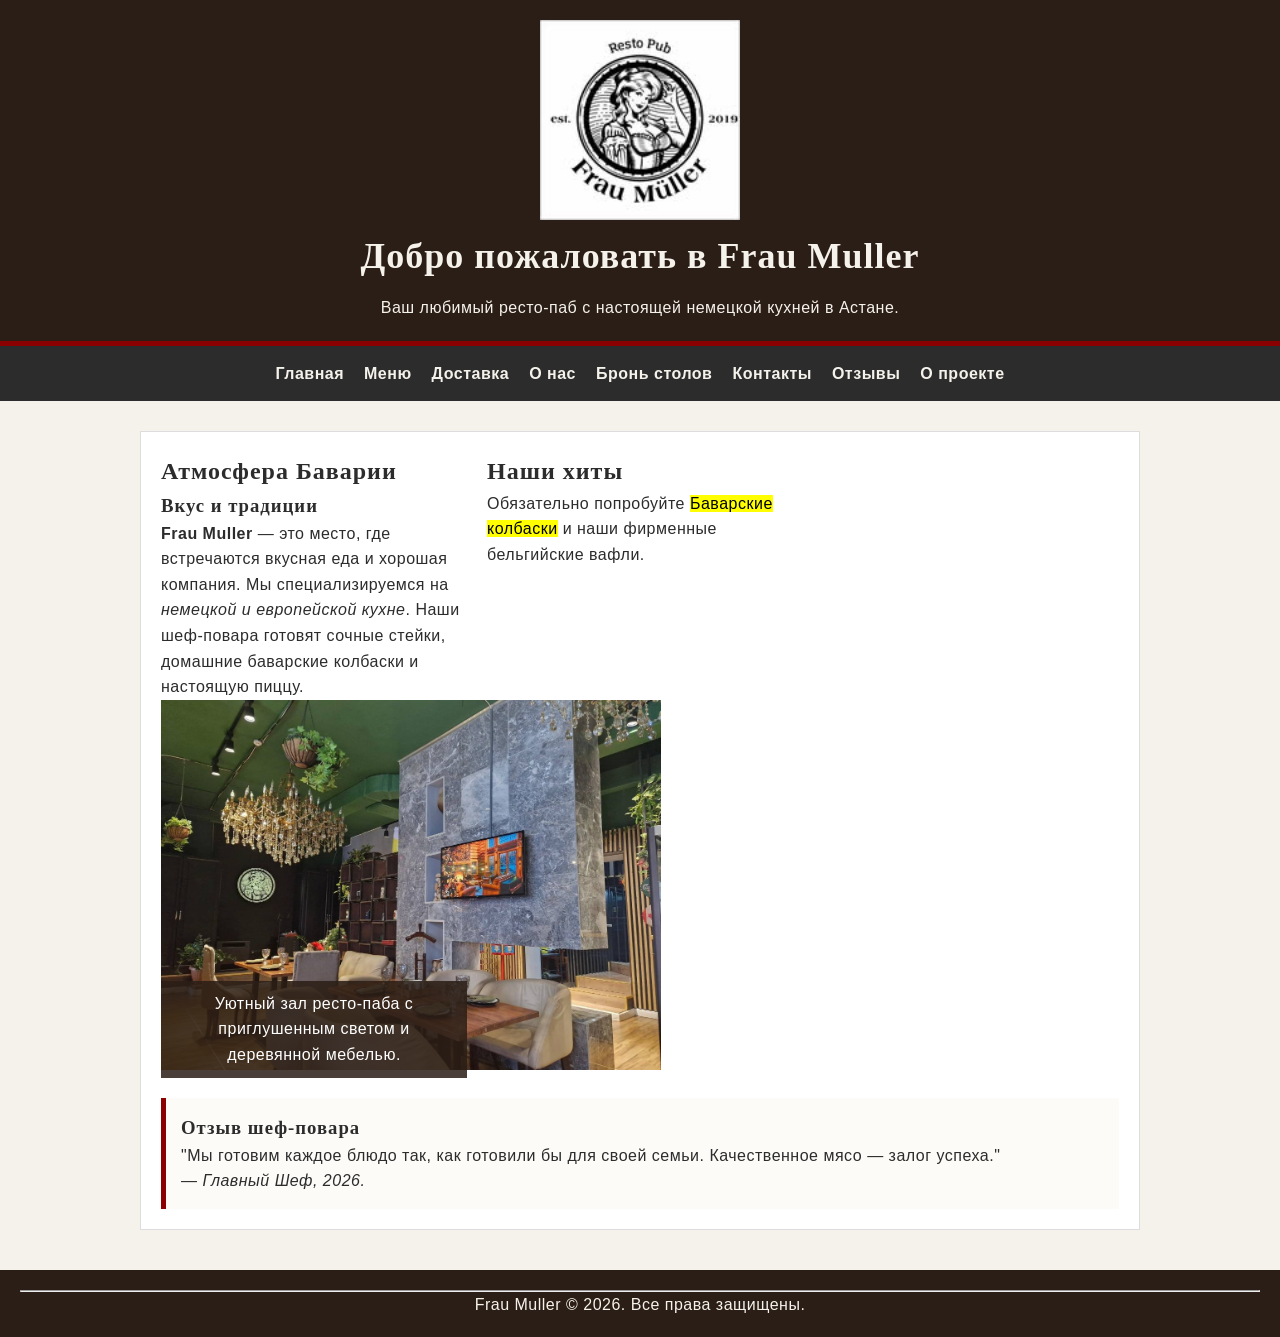
==== index.html @ c0d536ff "Initial commit: all HTML pages, base styles, and Tileuke CSS" ====
<!DOCTYPE html>
<html lang="ru">
<head>
    <meta charset="UTF-8">
    <meta name="viewport" content="width=device-width, initial-scale=1.0">
    <meta name="description" content="Ресто-паб Frau Muller в Астане: баварская кухня, стейки, пицца и уютная атмосфера.">
    <meta name="author" content="Tileuke Mukhamedzhan">
    <title>Frau Muller | Главная страница</title>
    <link rel="stylesheet" href="css/base.css">
    <link rel="stylesheet" href="css/tileuke.css">
</head>
<body>
    <header>
        <img src="images/лого.jpg" alt="Логотип Frau Muller" width="200">
        <h1>Добро пожаловать в Frau Muller</h1>
        <p>Ваш любимый ресто-паб с настоящей немецкой кухней в Астане.</p>
    </header>

    <nav>
        <ul>
            <li><a href="index.html">Главная</a></li>
            <li><a href="menu.html">Меню</a></li>
            <li><a href="order.html">Доставка</a></li>
            <li><a href="about.html">О нас</a></li>
            <li><a href="reservation.html">Бронь столов</a></li>
            <li><a href="contacts.html">Контакты</a></li>
            <li><a href="feedback.html">Отзывы</a></li>
            <li><a href="colophon.html">О проекте</a></li>
        </ul>
    </nav>

    <main class="main-grid">
        <section>
            <h2>Атмосфера Баварии</h2>
            <article class="hero-article">
                <h3>Вкус и традиции</h3>
                <p>
                    <strong>Frau Muller</strong> — это место, где встречаются вкусная еда и хорошая компания. Мы специализируемся на <em>немецкой и европейской кухне</em>. Наши шеф-повара готовят сочные стейки, домашние баварские колбаски и настоящую пиццу.
                </p>
                <figure class="overlay-figure">
                    <img src="images/внутри.jpg" alt="Общий интерьер ресто-паба Frau Muller" width="500">
                    <figcaption>Уютный зал ресто-паба с приглушенным светом и деревянной мебелью.</figcaption>
                </figure>
            </article>
        </section>

        <section>
            <h2>Наши хиты</h2>
            <p>Обязательно попробуйте <mark>Баварские колбаски</mark> и наши фирменные бельгийские вафли.</p>
        </section>

        <aside>
            <h3>Отзыв шеф-повара</h3>
            <blockquote cite="https://www.instagram.com/fraumullerkz/">
                "Мы готовим каждое блюдо так, как готовили бы для своей семьи. Качественное мясо — залог успеха."
                <br>
                <cite>&mdash; Главный Шеф, 2026.</cite>
            </blockquote>
        </aside>
    </main>

    <footer>
        <hr>
        <p>Frau Muller &copy; 2026. Все права защищены.</p>
    </footer>
</body>
</html>
---- css/base.css ----
/* 
 * Frau Muller Palette 
 * 1. #F5F2EB (Light Parchment/Beige) - Main background for good text readability.
 * 2. rgba(43, 30, 22, 1) (Dark Wood) - Header and footer background for a classic pub feel.
 * 3. #2C2C2C (Charcoal) - Main text color, softer on the eyes than pure black.
 * 4. DarkRed (Named Color) - Accent color for borders/links, associated with meat and wine.
 * 5. #D4AF37 (Mustard/Gold) - Hover effect color, reminiscent of beer and baking.
 */

/* Universal selector (*) to control the box model across all elements */
* {
    box-sizing: border-box; /* Padding and border are included in width */
    margin: 0;
    padding: 0;
}

body {
    /* Typography: sans-serif fallback stack for body text */
    font-family: Arial, Helvetica, sans-serif;
    font-size: 16px;
    line-height: 1.6;
    letter-spacing: 0.5px;
    color: #2C2C2C;
    background-color: #F5F2EB;
}

h1, h2, h3 {
    /* Typography: serif fallback stack for headings */
    font-family: Georgia, "Times New Roman", serif;
    font-weight: bold;
    letter-spacing: 1px;
}

/* Header styling */
header {
    background-color: rgba(43, 30, 22, 1);
    color: #F5F2EB;
    text-align: center;
    padding: 20px;
    /* Margin, padding, and border used deliberately to show box model */
    border-bottom: 5px solid DarkRed;
}

header h1 {
    font-size: 36px;
    margin-bottom: 10px;
}

/* Navigation - Flex row requirement */
nav {
    background-color: #2C2C2C;
}

nav ul {
    list-style-type: none;
    /* Flex container */
    display: flex;
    flex-direction: row;
    justify-content: center;
    align-items: center;
    gap: 20px; /* Spacing between nav links */
    padding: 15px;
}

nav a {
    color: #F5F2EB;
    text-decoration: none;
    font-weight: bold;
}

/* Pseudo-classes :hover and :focus demonstrated here */
nav a:hover, nav a:focus {
    color: #D4AF37;
}

/* Main content styling */
main {
    /* Centering technique 1: margin auto */
    /* Used to keep the main content block centered horizontally on wide screens */
    max-width: 1000px;
    margin: 30px auto; 
    padding: 20px;
    background-color: #FFFFFF;
    /* Adding a subtle border to show box model */
    border: 1px solid #ddd;
}

/* Footer styling */
footer {
    background-color: rgba(43, 30, 22, 1);
    color: #F5F2EB;
    text-align: center;
    padding: 20px;
    margin-top: 40px;
}
---- css/tileuke.css ----
/* 
 * Tileuke's Stylesheet 
 * Pages: index.html, about.html, reservation.html
 */

/* Grid Layout (index.html) */
.main-grid {
    /* CSS Grid */
    display: grid;
    /* Using repeat() and minmax() */
    grid-template-columns: repeat(auto-fit, minmax(300px, 1fr));
    gap: 20px;
    /* Grid suited this block better than Flexbox because we want a strict 
       two-dimensional layout where items align into robust columns regardless of content size. */
}

/* Spanning item */
.main-grid aside {
    grid-column: 1 / -1; /* Spans across all available columns */
    background-color: #fcfbf8;
    padding: 15px;
    border-left: 5px solid DarkRed;
}

/* Positioning (index.html) */
.hero-article {
    /* Relative as a containing block for the absolute figcaption */
    position: relative; 
}

/* Absolute positioning for a caption overlaid on an image */
.overlay-figure figcaption {
    position: absolute;
    bottom: 0;
    left: 0;
    width: 100%;
    background-color: rgba(43, 30, 22, 0.85);
    color: white;
    padding: 10px;
    text-align: center;
}

/* Float and Clear (about.html) */
.float-figure {
    float: left;
    margin-right: 20px;
    margin-bottom: 15px;
    border: 3px solid #ccc;
}

/* Clearfix demonstration */
#history-section::after {
    content: "";
    display: table;
    clear: both;
    /* What would happen without the clear: The floating image might overflow out of its parent 
       section, causing subsequent sections or footers to wrap awkwardly around it. */
}

/* ID selector - used exactly once on about.html */
#history-section {
    /* Static explained: Static is the default positioning. Elements render in order, as they appear in the document flow. Used here implicitly. */
    position: static;
    padding: 20px;
}

/* Other Selectors  */
/* Attribute selector */
input[type="date"], input[type="time"] {
    padding: 5px;
    border: 1px solid #aaa;
    border-radius: 4px;
}

/* Child selector (>) */
.booking-form > fieldset {
    margin-bottom: 20px;
    padding: 15px;
    border: 1px solid DarkRed;
}
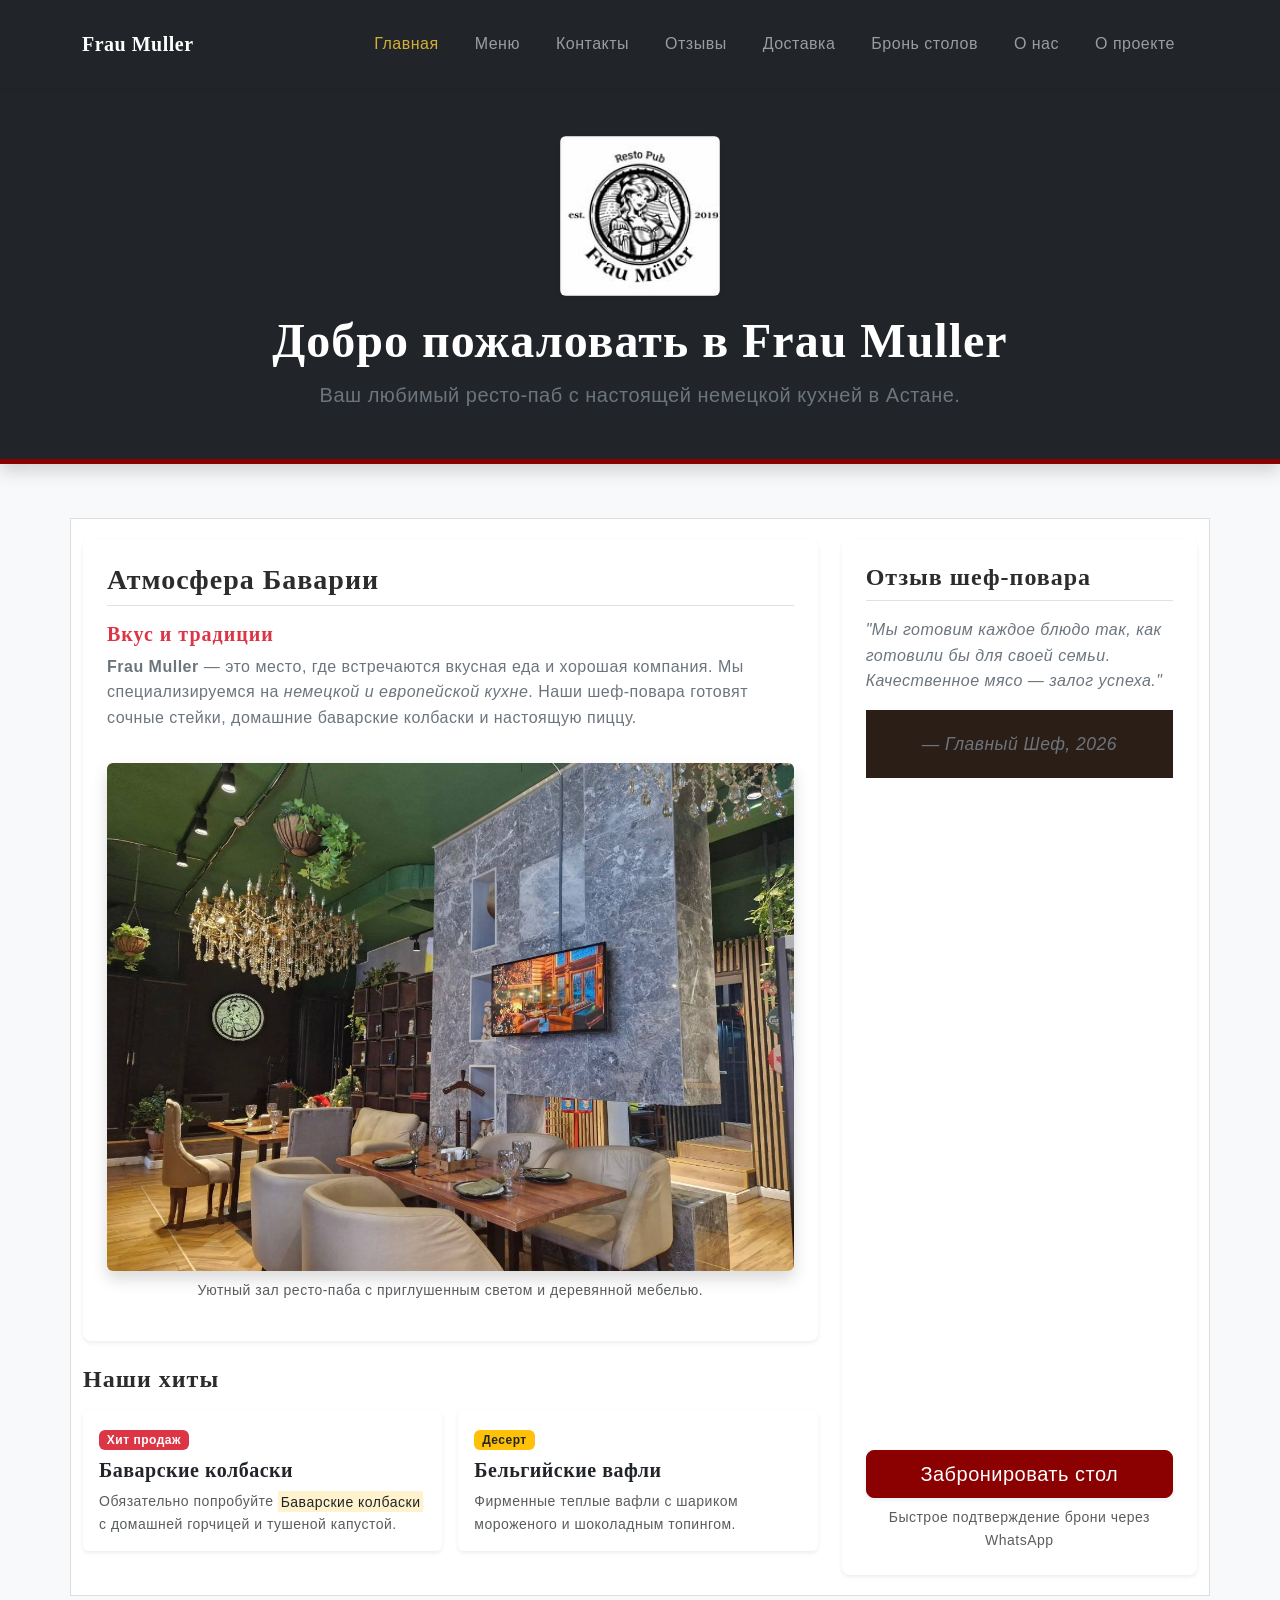
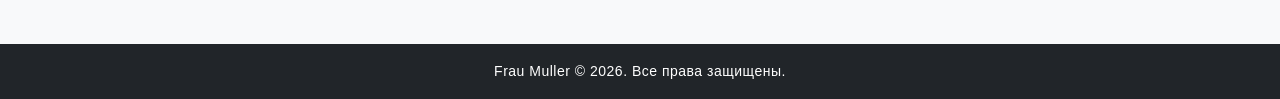
==== commit fb11f3f2: "Assignment 3: Rebuild Tileuke pages with Bootstrap 5 grid, responsive navbar and components" ====
--- a/index.html
+++ b/index.html
@@ -1,68 +1,133 @@
 <!DOCTYPE html>
 <html lang="ru">
 <head>
+    <!-- Bootstrap v5.3.3 -->
     <meta charset="UTF-8">
     <meta name="viewport" content="width=device-width, initial-scale=1.0">
     <meta name="description" content="Ресто-паб Frau Muller в Астане: баварская кухня, стейки, пицца и уютная атмосфера.">
     <meta name="author" content="Tileuke Mukhamedzhan">
     <title>Frau Muller | Главная страница</title>
+    <!-- Подключение Bootstrap 5 CDN -->
+    <link href="https://cdn.jsdelivr.net/npm/bootstrap@5.3.3/dist/css/bootstrap.min.css" rel="stylesheet">
+    <!-- Собственные стили подключены после Bootstrap для переопределения цветов и шрифтов -->
     <link rel="stylesheet" href="css/base.css">
     <link rel="stylesheet" href="css/tileuke.css">
 </head>
-<body>
-    <header>
-        <img src="images/лого.jpg" alt="Логотип Frau Muller" width="200">
-        <h1>Добро пожаловать в Frau Muller</h1>
-        <p>Ваш любимый ресто-паб с настоящей немецкой кухней в Астане.</p>
+<body class="d-flex flex-column min-vh-100 bg-light">
+
+    <!-- Адаптивная навигация Bootstrap с кнопкой-гамбургером (toggler) -->
+    <nav class="navbar navbar-expand-lg navbar-dark bg-dark shadow-sm">
+        <div class="container">
+            <a class="navbar-brand fw-bold" href="index.html">Frau Muller</a>
+            <button class="navbar-toggler" type="button" data-bs-toggle="collapse" data-bs-target="#mainNav" aria-controls="mainNav" aria-expanded="false" aria-label="Переключить навигацию">
+                <span class="navbar-toggler-icon"></span>
+            </button>
+            <div class="collapse navbar-collapse" id="mainNav">
+                <ul class="navbar-nav ms-auto mb-2 mb-lg-0">
+                    <li class="nav-item"><a class="nav-link active" href="index.html">Главная</a></li>
+                    <li class="nav-item"><a class="nav-link" href="menu.html">Меню</a></li>
+                    <li class="nav-item"><a class="nav-link" href="contacts.html">Контакты</a></li>
+                    <li class="nav-item"><a class="nav-link" href="feedback.html">Отзывы</a></li>
+                    <li class="nav-item"><a class="nav-link" href="order.html">Доставка</a></li>
+                    <li class="nav-item"><a class="nav-link" href="reservation.html">Бронь столов</a></li>
+                    <li class="nav-item"><a class="nav-link" href="about.html">О нас</a></li>
+                    <li class="nav-item"><a class="nav-link" href="colophon.html">О проекте</a></li>
+                </ul>
+            </div>
+        </div>
+    </nav>
+
+    <!-- container-fluid выбран для шапки, чтобы фоновый баннер заведения растягивался на всю ширину любого экрана -->
+    <header class="container-fluid bg-dark text-white text-center py-5 mb-4 shadow">
+        <div class="container">
+            <img src="images/лого.jpg" alt="Логотип Frau Muller" class="img-fluid rounded mb-3 shadow-sm" width="160">
+            <h1 class="display-5 fw-bold">Добро пожаловать в Frau Muller</h1>
+            <p class="lead text-secondary mb-0">Ваш любимый ресто-паб с настоящей немецкой кухней в Астане.</p>
+        </div>
     </header>
 
-    <nav>
-        <ul>
-            <li><a href="index.html">Главная</a></li>
-            <li><a href="menu.html">Меню</a></li>
-            <li><a href="order.html">Доставка</a></li>
-            <li><a href="about.html">О нас</a></li>
-            <li><a href="reservation.html">Бронь столов</a></li>
-            <li><a href="contacts.html">Контакты</a></li>
-            <li><a href="feedback.html">Отзывы</a></li>
-            <li><a href="colophon.html">О проекте</a></li>
-        </ul>
-    </nav>
+    <!-- container выбран для основного контента, чтобы ограничить ширину строк по сетке и центрировать контент -->
+    <main class="container mb-5">
+        <!-- Сетка Bootstrap: разделение на 2 основных блока на больших экранах (8 колонок и 4 колонки) -->
+        <div class="row g-4">
+            
+            <div class="col-12 col-lg-8">
+                <section class="p-4 bg-white rounded-3 shadow-sm mb-4">
+                    <h2 class="h3 fw-bold mb-3 border-bottom pb-2">Атмосфера Баварии</h2>
+                    <article class="hero-article">
+                        <h3 class="h5 text-danger fw-semibold">Вкус и традиции</h3>
+                        <p class="text-secondary">
+                            <strong>Frau Muller</strong> — это место, где встречаются вкусная еда и хорошая компания. Мы специализируемся на <em>немецкой и европейской кухне</em>. Наши шеф-повара готовят сочные стейки, домашние баварские колбаски и настоящую пиццу.
+                        </p>
+                        <figure class="figure w-100 text-center my-3">
+                            <img src="images/внутри.jpg" alt="Общий интерьер ресто-паба Frau Muller" class="img-fluid rounded shadow">
+                            <figcaption class="figure-caption mt-2">Уютный зал ресто-паба с приглушенным светом и деревянной мебелью.</figcaption>
+                        </figure>
+                    </article>
+                </section>
 
-    <main class="main-grid">
-        <section>
-            <h2>Атмосфера Баварии</h2>
-            <article class="hero-article">
-                <h3>Вкус и традиции</h3>
-                <p>
-                    <strong>Frau Muller</strong> — это место, где встречаются вкусная еда и хорошая компания. Мы специализируемся на <em>немецкой и европейской кухне</em>. Наши шеф-повара готовят сочные стейки, домашние баварские колбаски и настоящую пиццу.
-                </p>
-                <figure class="overlay-figure">
-                    <img src="images/внутри.jpg" alt="Общий интерьер ресто-паба Frau Muller" width="500">
-                    <figcaption>Уютный зал ресто-паба с приглушенным светом и деревянной мебелью.</figcaption>
-                </figure>
-            </article>
-        </section>
+                <section class="mb-4">
+                    <h2 class="h4 fw-bold mb-3">Наши хиты</h2>
+                    
+                    <!-- Демонстрация вложенности (Nesting): строка .row внутри колонки .col-lg-8 -->
+                    <div class="row g-3">
+                        <!-- Блок реагирует на ширину экрана: 1 колонка на мобилках, 2 колонки на планшетах/десктопе -->
+                        <div class="col-12 col-md-6">
+                            <!-- Bootstrap Component: Card (Карточка товара)
+                                 Компонент взят из документации Bootstrap 5 и адаптирован:
+                                 добавлен бейдж "Хит продаж", кастомная типографика и описание блюда. -->
+                            <div class="card h-100 shadow-sm border-0 bg-white">
+                                <div class="card-body">
+                                    <span class="badge bg-danger mb-2">Хит продаж</span>
+                                    <h4 class="card-title h5 fw-bold">Баварские колбаски</h4>
+                                    <p class="card-text text-muted small">Обязательно попробуйте <mark>Баварские колбаски</mark> с домашней горчицей и тушеной капустой.</p>
+                                </div>
+                            </div>
+                        </div>
 
-        <section>
-            <h2>Наши хиты</h2>
-            <p>Обязательно попробуйте <mark>Баварские колбаски</mark> и наши фирменные бельгийские вафли.</p>
-        </section>
+                        <div class="col-12 col-md-6">
+                            <!-- Второй компонент Card -->
+                            <div class="card h-100 shadow-sm border-0 bg-white">
+                                <div class="card-body">
+                                    <span class="badge bg-warning text-dark mb-2">Десерт</span>
+                                    <h4 class="card-title h5 fw-bold">Бельгийские вафли</h4>
+                                    <p class="card-text text-muted small">Фирменные теплые вафли с шариком мороженого и шоколадным топингом.</p>
+                                </div>
+                            </div>
+                        </div>
+                    </div>
+                </section>
+            </div>
 
-        <aside>
-            <h3>Отзыв шеф-повара</h3>
-            <blockquote cite="https://www.instagram.com/fraumullerkz/">
-                "Мы готовим каждое блюдо так, как готовили бы для своей семьи. Качественное мясо — залог успеха."
-                <br>
-                <cite>&mdash; Главный Шеф, 2026.</cite>
-            </blockquote>
-        </aside>
+            <!-- Боковая колонка (4 колонки на десктопе, 12 на мобилке) -->
+            <div class="col-12 col-lg-4">
+                <aside class="p-4 bg-white rounded-3 shadow-sm h-100 d-flex flex-column justify-content-between">
+                    <div>
+                        <h3 class="h4 fw-bold mb-3 border-bottom pb-2">Отзыв шеф-повара</h3>
+                        <blockquote class="blockquote" cite="https://www.instagram.com/fraumullerkz/">
+                            <p class="fst-italic text-secondary fs-6">
+                                "Мы готовим каждое блюдо так, как готовили бы для своей семьи. Качественное мясо — залог успеха."
+                            </p>
+                            <footer class="blockquote-footer mt-2"><cite>Главный Шеф, 2026</cite></footer>
+                        </blockquote>
+                    </div>
+                    
+                    <div class="mt-4 text-center">
+                        <a href="reservation.html" class="btn btn-danger btn-lg w-100 shadow-sm mb-2">Забронировать стол</a>
+                        <!-- Утилита адаптивного отображения d-none d-md-block: текст скрыт на смартфонах, виден от планшета и выше -->
+                        <p class="small text-muted d-none d-md-block mb-0">Быстрое подтверждение брони через WhatsApp</p>
+                    </div>
+                </aside>
+            </div>
+
+        </div>
     </main>
 
-    <footer>
-        <hr>
-        <p>Frau Muller &copy; 2026. Все права защищены.</p>
+    <footer class="bg-dark text-white text-center py-3 mt-auto">
+        <p class="mb-0 small">Frau Muller &copy; 2026. Все права защищены.</p>
     </footer>
+
+    <!-- Bootstrap JS Bundle (необходим для работы бургер-меню и адаптивных компонентов) -->
+    <script src="https://cdn.jsdelivr.net/npm/bootstrap@5.3.3/dist/js/bootstrap.bundle.min.js"></script>
 </body>
 </html>
-
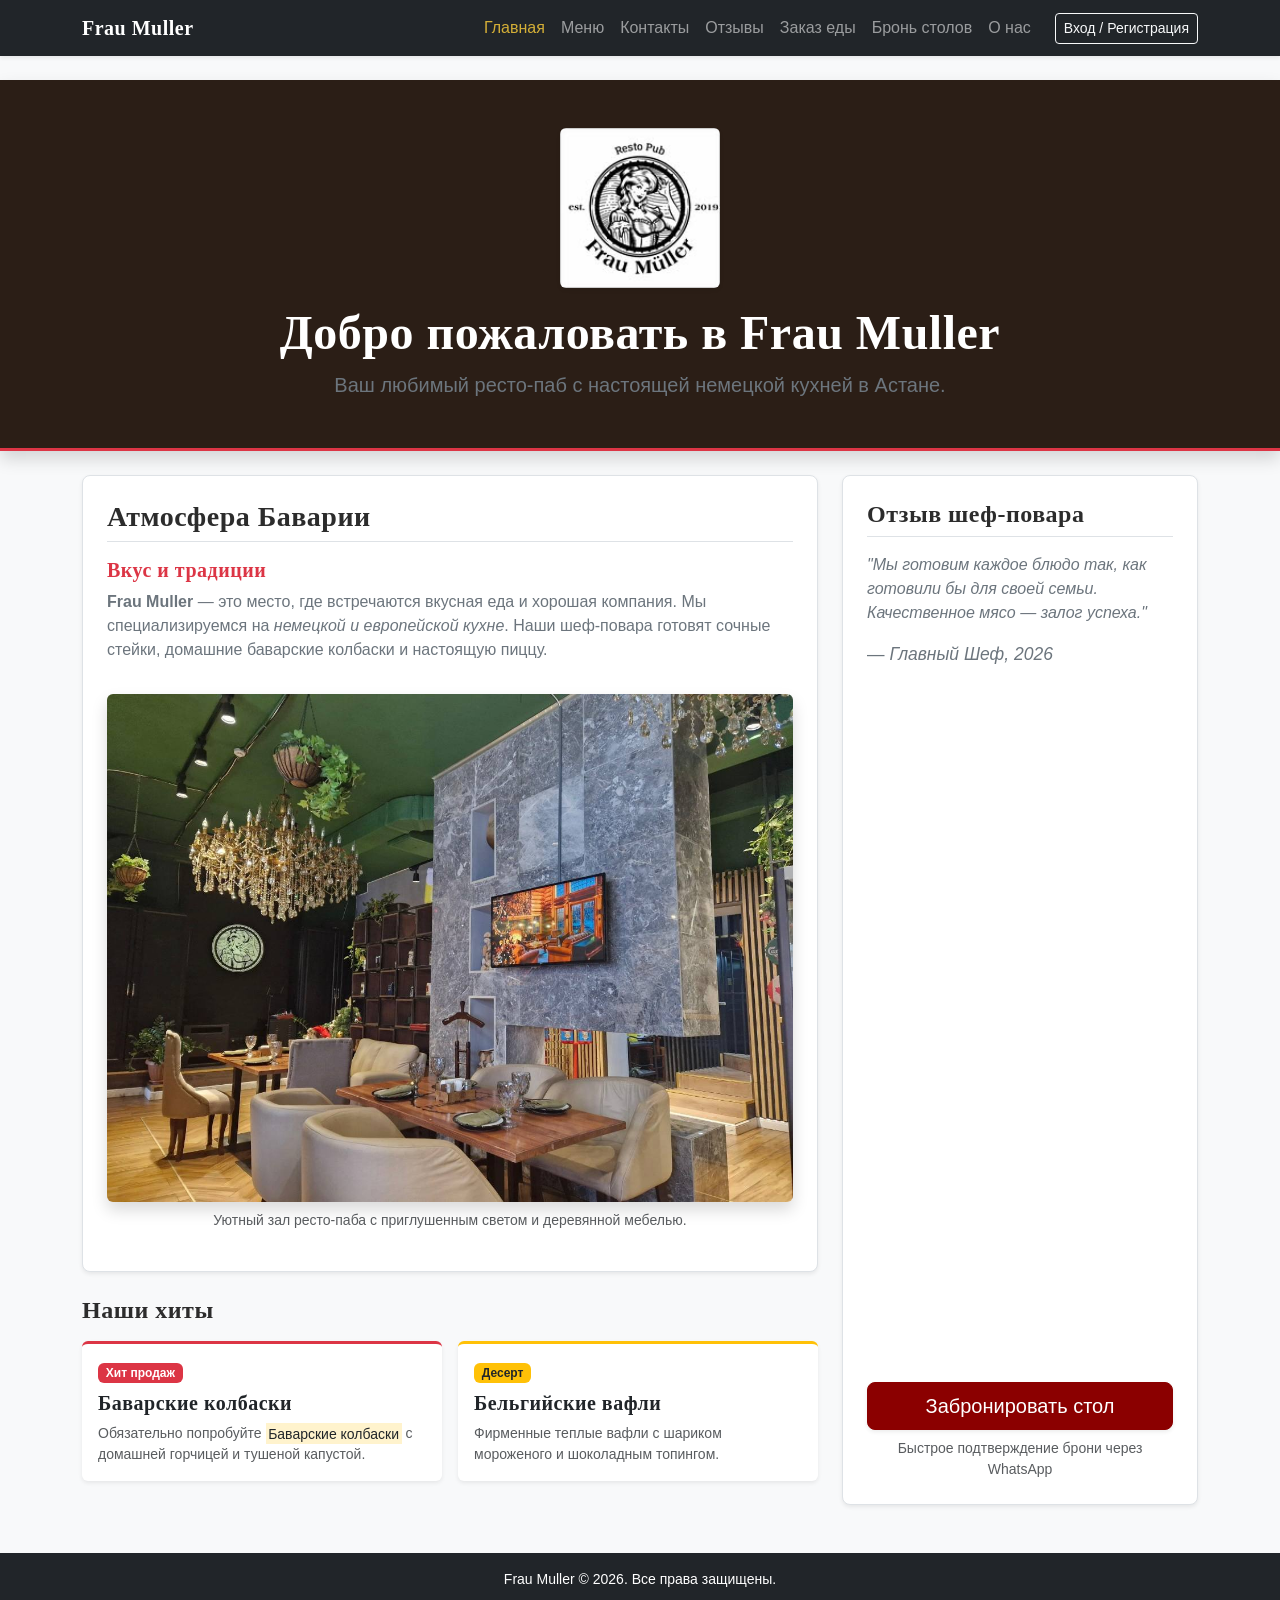
==== commit a83cf2d0: "Update navbar with login modal, remove colophon link, match Alan's style" ====
--- a/index.html
+++ b/index.html
@@ -15,8 +15,8 @@
 </head>
 <body class="d-flex flex-column min-vh-100 bg-light">
 
-    <!-- Адаптивная навигация Bootstrap с кнопкой-гамбургером (toggler) -->
-    <nav class="navbar navbar-expand-lg navbar-dark bg-dark shadow-sm">
+    <!-- Адаптивная навигация Bootstrap с кнопкой-гамбургером и авторизацией -->
+    <nav class="navbar navbar-expand-lg navbar-dark bg-dark mb-4 shadow-sm">
         <div class="container">
             <a class="navbar-brand fw-bold" href="index.html">Frau Muller</a>
             <button class="navbar-toggler" type="button" data-bs-toggle="collapse" data-bs-target="#mainNav" aria-controls="mainNav" aria-expanded="false" aria-label="Переключить навигацию">
@@ -28,17 +28,36 @@
                     <li class="nav-item"><a class="nav-link" href="menu.html">Меню</a></li>
                     <li class="nav-item"><a class="nav-link" href="contacts.html">Контакты</a></li>
                     <li class="nav-item"><a class="nav-link" href="feedback.html">Отзывы</a></li>
-                    <li class="nav-item"><a class="nav-link" href="order.html">Доставка</a></li>
+                    <li class="nav-item"><a class="nav-link" href="order.html">Заказ еды</a></li>
                     <li class="nav-item"><a class="nav-link" href="reservation.html">Бронь столов</a></li>
                     <li class="nav-item"><a class="nav-link" href="about.html">О нас</a></li>
-                    <li class="nav-item"><a class="nav-link" href="colophon.html">О проекте</a></li>
                 </ul>
+
+                <!-- Блок кнопок авторизации и профиля -->
+                <div class="d-flex align-items-center gap-2 ms-lg-3 mt-3 mt-lg-0">
+                    <!-- Кнопка вызова модального окна -->
+                    <button type="button" class="btn btn-outline-light btn-sm" id="login-btn" data-bs-toggle="modal" data-bs-target="#loginModal">
+                        Вход / Регистрация
+                    </button>
+
+                    <!-- Состояние залогиненного пользователя (скрыто для JS) -->
+                    <div class="dropdown is-hidden" id="user-profile-menu">
+                        <button class="btn btn-outline-light btn-sm dropdown-toggle" type="button" data-bs-toggle="dropdown">
+                            Профиль
+                        </button>
+                        <ul class="dropdown-menu dropdown-menu-end shadow-sm">
+                            <li><a class="dropdown-item" href="#">Мои заказы</a></li>
+                            <li><hr class="dropdown-divider"></li>
+                            <li><a class="dropdown-item text-danger" href="#" id="logout-btn">Выйти</a></li>
+                        </ul>
+                    </div>
+                </div>
             </div>
         </div>
     </nav>
 
     <!-- container-fluid выбран для шапки, чтобы фоновый баннер заведения растягивался на всю ширину любого экрана -->
-    <header class="container-fluid bg-dark text-white text-center py-5 mb-4 shadow">
+    <header class="container-fluid bg-dark text-white text-center py-5 mb-4 shadow border-bottom border-danger border-3">
         <div class="container">
             <img src="images/лого.jpg" alt="Логотип Frau Muller" class="img-fluid rounded mb-3 shadow-sm" width="160">
             <h1 class="display-5 fw-bold">Добро пожаловать в Frau Muller</h1>
@@ -52,7 +71,7 @@
         <div class="row g-4">
             
             <div class="col-12 col-lg-8">
-                <section class="p-4 bg-white rounded-3 shadow-sm mb-4">
+                <section class="p-4 bg-white rounded-3 shadow-sm mb-4 border">
                     <h2 class="h3 fw-bold mb-3 border-bottom pb-2">Атмосфера Баварии</h2>
                     <article class="hero-article">
                         <h3 class="h5 text-danger fw-semibold">Вкус и традиции</h3>
@@ -76,7 +95,7 @@
                             <!-- Bootstrap Component: Card (Карточка товара)
                                  Компонент взят из документации Bootstrap 5 и адаптирован:
                                  добавлен бейдж "Хит продаж", кастомная типографика и описание блюда. -->
-                            <div class="card h-100 shadow-sm border-0 bg-white">
+                            <div class="card h-100 shadow-sm border-0 border-top border-danger border-3 bg-white">
                                 <div class="card-body">
                                     <span class="badge bg-danger mb-2">Хит продаж</span>
                                     <h4 class="card-title h5 fw-bold">Баварские колбаски</h4>
@@ -87,7 +106,7 @@
 
                         <div class="col-12 col-md-6">
                             <!-- Второй компонент Card -->
-                            <div class="card h-100 shadow-sm border-0 bg-white">
+                            <div class="card h-100 shadow-sm border-0 border-top border-warning border-3 bg-white">
                                 <div class="card-body">
                                     <span class="badge bg-warning text-dark mb-2">Десерт</span>
                                     <h4 class="card-title h5 fw-bold">Бельгийские вафли</h4>
@@ -101,7 +120,7 @@
 
             <!-- Боковая колонка (4 колонки на десктопе, 12 на мобилке) -->
             <div class="col-12 col-lg-4">
-                <aside class="p-4 bg-white rounded-3 shadow-sm h-100 d-flex flex-column justify-content-between">
+                <aside class="p-4 bg-white rounded-3 shadow-sm h-100 d-flex flex-column justify-content-between border">
                     <div>
                         <h3 class="h4 fw-bold mb-3 border-bottom pb-2">Отзыв шеф-повара</h3>
                         <blockquote class="blockquote" cite="https://www.instagram.com/fraumullerkz/">
@@ -123,6 +142,65 @@
         </div>
     </main>
 
+    <!-- Bootstrap Component: Modal (Модальное окно для Входа/Регистрации) -->
+    <div class="modal fade" id="loginModal" tabindex="-1" aria-labelledby="loginModalLabel" aria-hidden="true">
+        <div class="modal-dialog modal-dialog-centered">
+            <div class="modal-content">
+                <div class="modal-header bg-light">
+                    <h5 class="modal-title fw-bold" id="loginModalLabel">Добро пожаловать</h5>
+                    <button type="button" class="btn-close" data-bs-dismiss="modal" aria-label="Закрыть"></button>
+                </div>
+                <div class="modal-body">
+                    <!-- Tabs для переключения Вход / Регистрация -->
+                    <ul class="nav nav-tabs mb-3" id="authTabs" role="tablist">
+                        <li class="nav-item" role="presentation">
+                            <button class="nav-link active" data-bs-toggle="tab" data-bs-target="#loginPane" type="button" role="tab">Вход</button>
+                        </li>
+                        <li class="nav-item" role="presentation">
+                            <button class="nav-link" data-bs-toggle="tab" data-bs-target="#registerPane" type="button" role="tab">Регистрация</button>
+                        </li>
+                    </ul>
+                    <div class="tab-content" id="authTabsContent">
+                        <!-- Форма Входа -->
+                        <div class="tab-pane fade show active" id="loginPane" role="tabpanel">
+                            <form>
+                                <div class="mb-3">
+                                    <label class="form-label">Email адрес</label>
+                                    <input type="email" class="form-control" required>
+                                </div>
+                                <div class="mb-3">
+                                    <label class="form-label">Пароль</label>
+                                    <input type="password" class="form-control" required>
+                                </div>
+                                <button type="submit" class="btn btn-danger w-100">Войти</button>
+                            </form>
+                            <div id="login-message-container" class="mt-3"></div>
+                        </div>
+                        <!-- Форма Регистрации -->
+                        <div class="tab-pane fade" id="registerPane" role="tabpanel">
+                            <form>
+                                <div class="mb-3">
+                                    <label class="form-label">Ваше имя</label>
+                                    <input type="text" class="form-control" required>
+                                </div>
+                                <div class="mb-3">
+                                    <label class="form-label">Email адрес</label>
+                                    <input type="email" class="form-control" required>
+                                </div>
+                                <div class="mb-3">
+                                    <label class="form-label">Придумайте пароль</label>
+                                    <input type="password" class="form-control" required>
+                                </div>
+                                <button type="submit" class="btn btn-success w-100">Создать аккаунт</button>
+                            </form>
+                            <div id="register-message-container" class="mt-3"></div>
+                        </div>
+                    </div>
+                </div>
+            </div>
+        </div>
+    </div>
+
     <footer class="bg-dark text-white text-center py-3 mt-auto">
         <p class="mb-0 small">Frau Muller &copy; 2026. Все права защищены.</p>
     </footer>
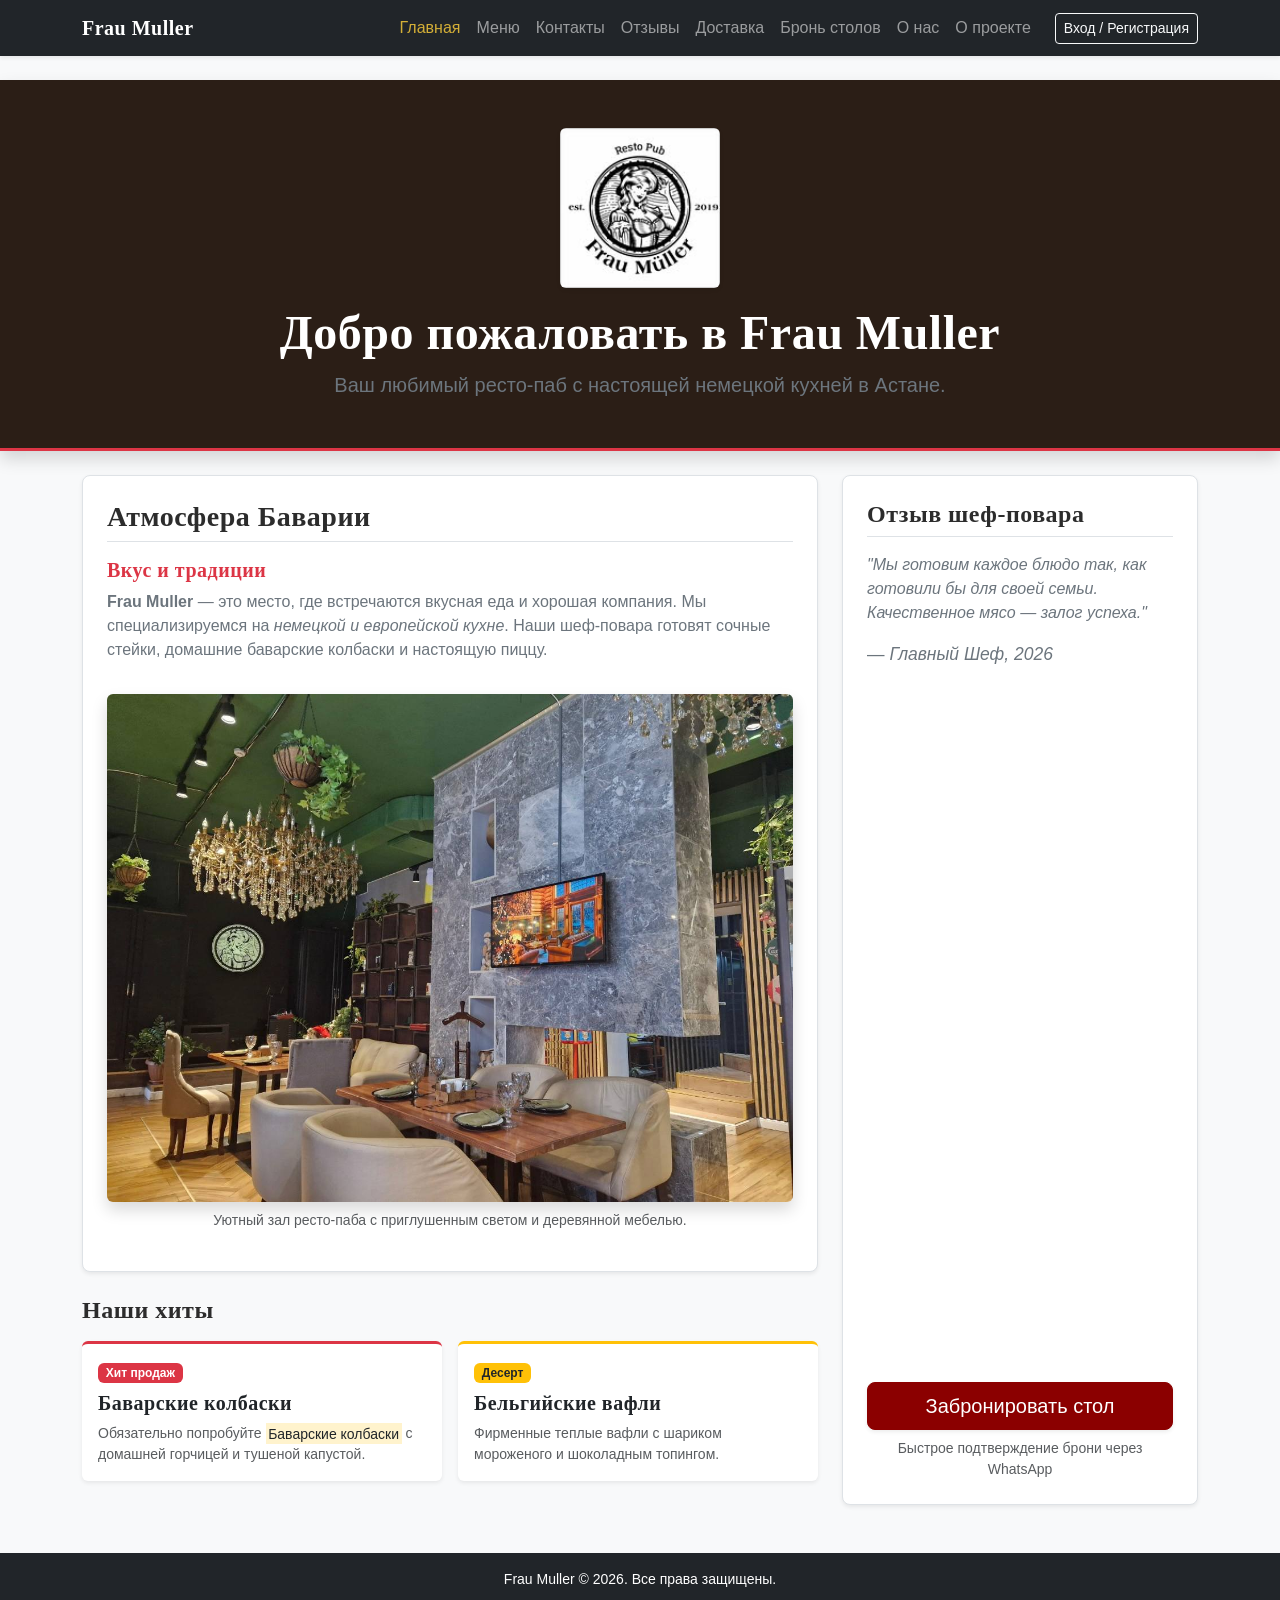
==== commit b79fc8ce: "feat(midterm): complete all midterm requirements, eliminate dead links, add JS state classes and jou" ====
--- a/index.html
+++ b/index.html
@@ -28,9 +28,10 @@
                     <li class="nav-item"><a class="nav-link" href="menu.html">Меню</a></li>
                     <li class="nav-item"><a class="nav-link" href="contacts.html">Контакты</a></li>
                     <li class="nav-item"><a class="nav-link" href="feedback.html">Отзывы</a></li>
-                    <li class="nav-item"><a class="nav-link" href="order.html">Заказ еды</a></li>
+                    <li class="nav-item"><a class="nav-link" href="order.html">Доставка</a></li>
                     <li class="nav-item"><a class="nav-link" href="reservation.html">Бронь столов</a></li>
                     <li class="nav-item"><a class="nav-link" href="about.html">О нас</a></li>
+                    <li class="nav-item"><a class="nav-link" href="colophon.html">О проекте</a></li>
                 </ul>
 
                 <!-- Блок кнопок авторизации и профиля -->
@@ -46,9 +47,9 @@
                             Профиль
                         </button>
                         <ul class="dropdown-menu dropdown-menu-end shadow-sm">
-                            <li><a class="dropdown-item" href="#">Мои заказы</a></li>
+                            <li><a class="dropdown-item" href="order.html">Мои заказы</a></li>
                             <li><hr class="dropdown-divider"></li>
-                            <li><a class="dropdown-item text-danger" href="#" id="logout-btn">Выйти</a></li>
+                            <li><a class="dropdown-item text-danger" href="index.html" id="logout-btn">Выйти</a></li>
                         </ul>
                     </div>
                 </div>
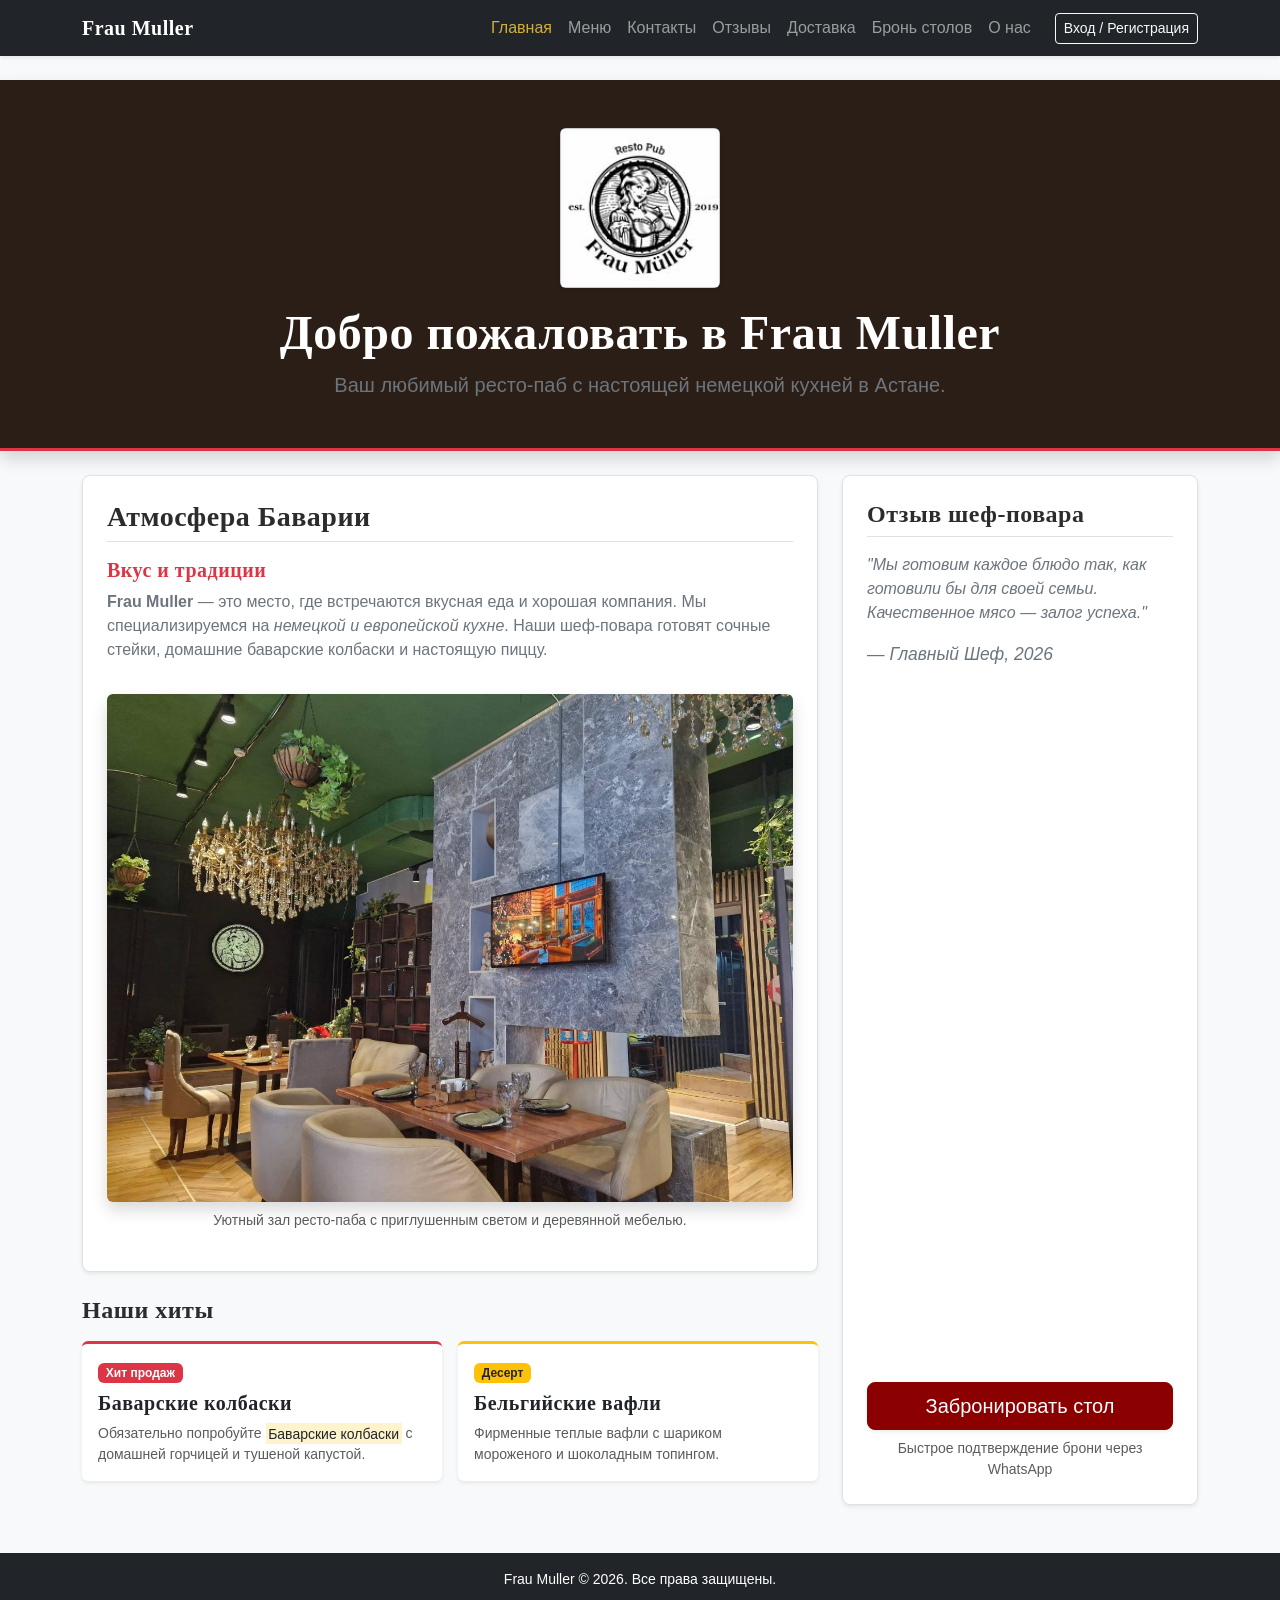
==== commit b1707fea: "refactor: remove colophon page and clean up navigation across all pages" ====
--- a/index.html
+++ b/index.html
@@ -31,7 +31,6 @@
                     <li class="nav-item"><a class="nav-link" href="order.html">Доставка</a></li>
                     <li class="nav-item"><a class="nav-link" href="reservation.html">Бронь столов</a></li>
                     <li class="nav-item"><a class="nav-link" href="about.html">О нас</a></li>
-                    <li class="nav-item"><a class="nav-link" href="colophon.html">О проекте</a></li>
                 </ul>
 
                 <!-- Блок кнопок авторизации и профиля -->
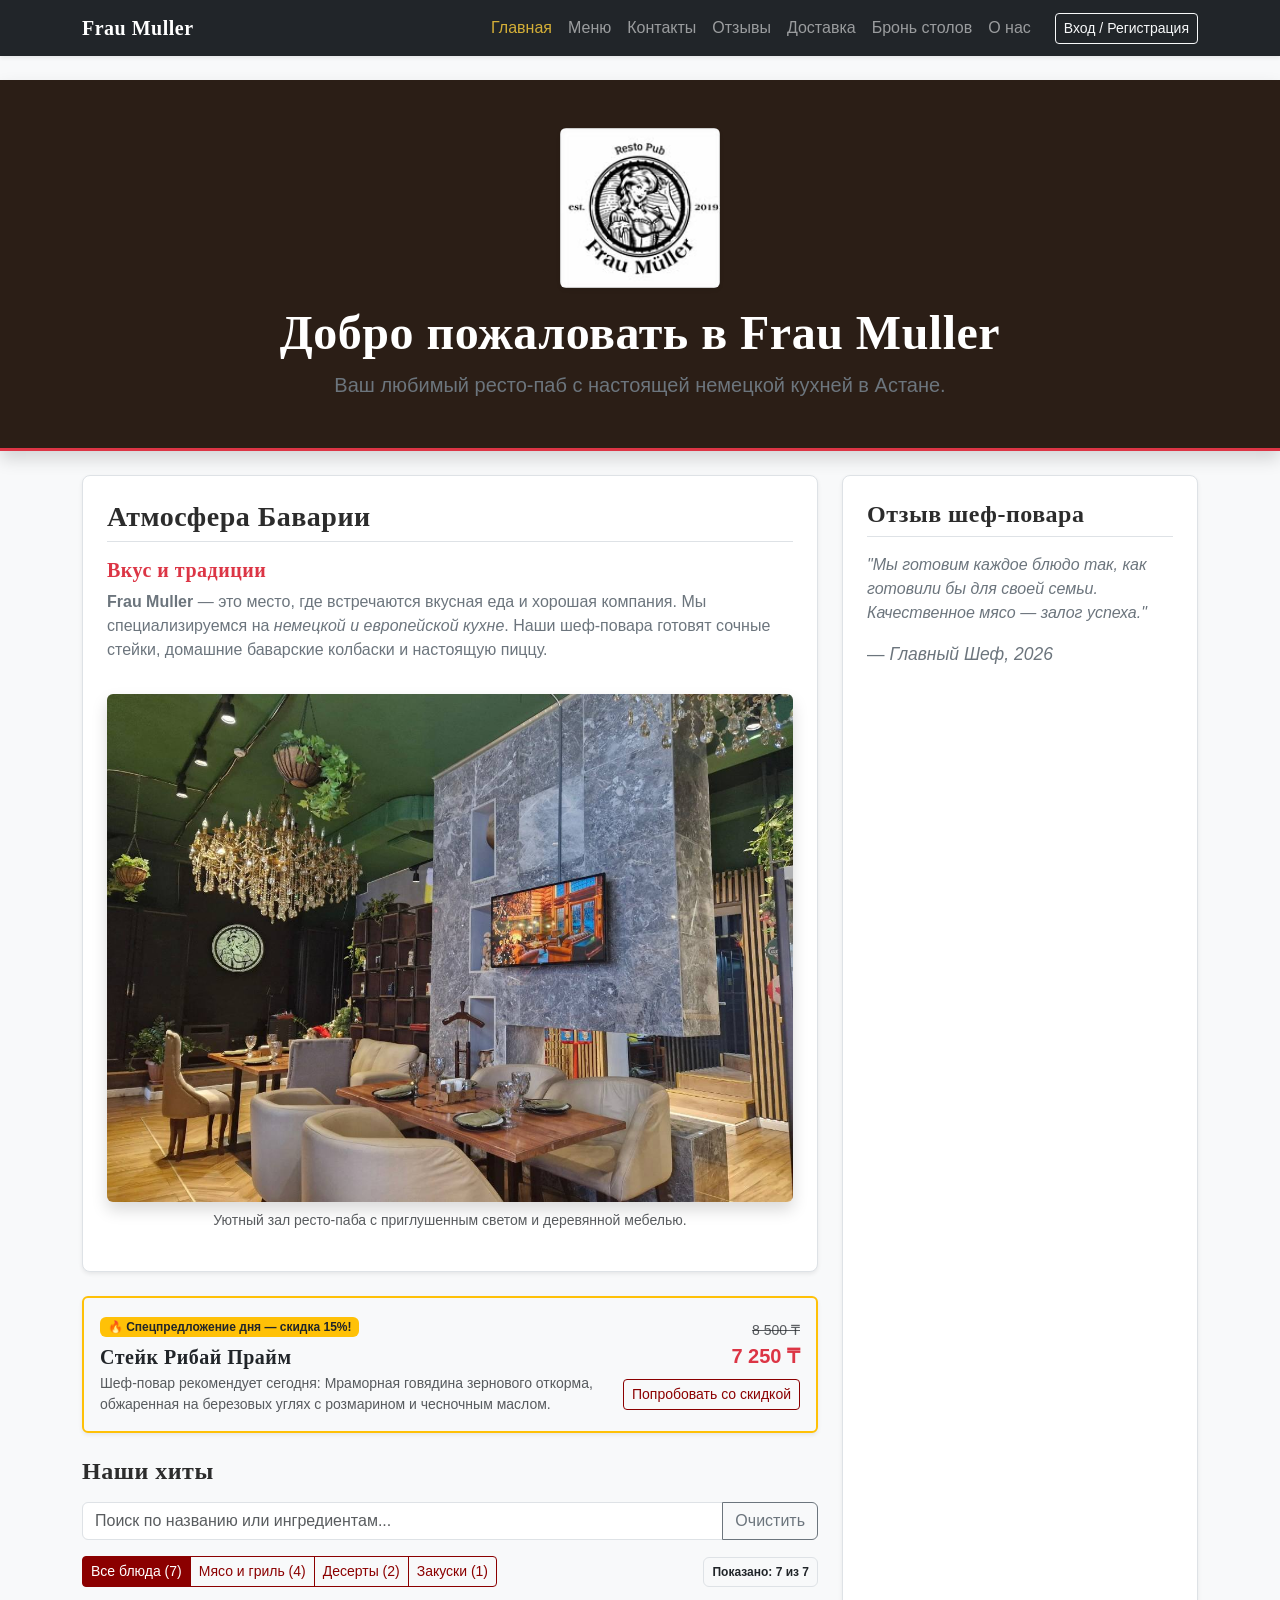
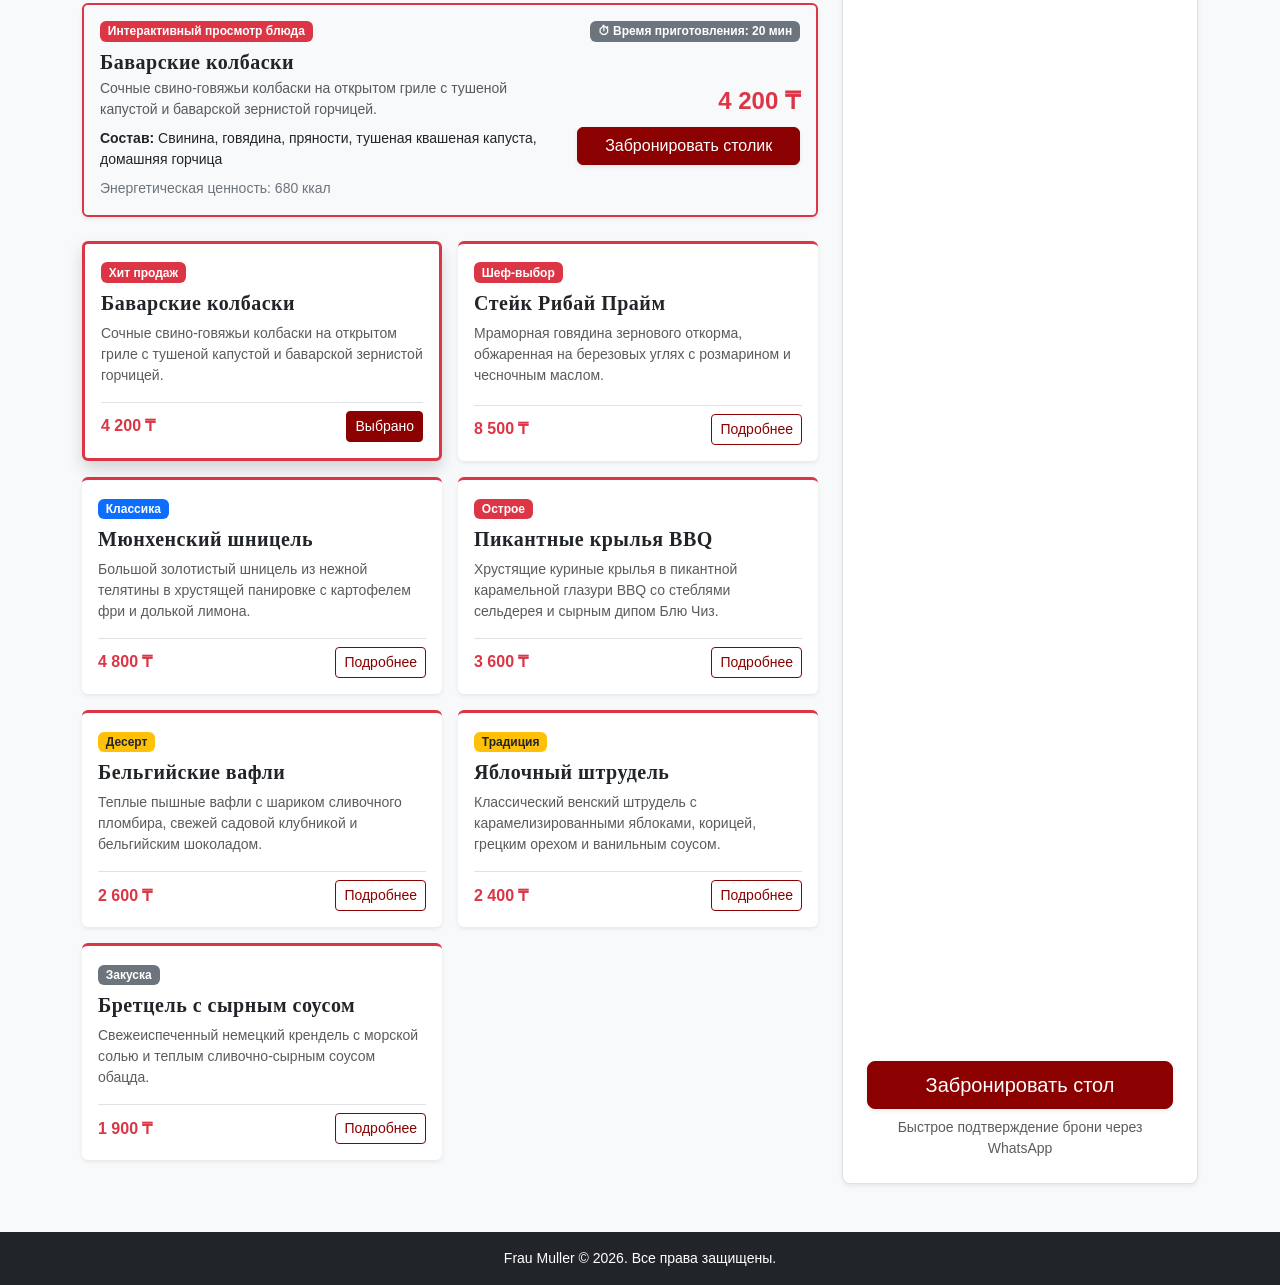
==== commit b29d4b6f: "Implement Assignment 4-5 JS features (Tileuke): dynamic hits catalog, live deposit calculator, sched" ====
--- a/index.html
+++ b/index.html
@@ -207,5 +207,8 @@
 
     <!-- Bootstrap JS Bundle (необходим для работы бургер-меню и адаптивных компонентов) -->
     <script src="https://cdn.jsdelivr.net/npm/bootstrap@5.3.3/dist/js/bootstrap.bundle.min.js"></script>
+    <!-- Assignment 4-5 Scripts (Tileuke Mukhamedzhan) -->
+    <script defer src="js/main.js"></script>
+    <script defer src="js/index.js"></script>
 </body>
 </html>
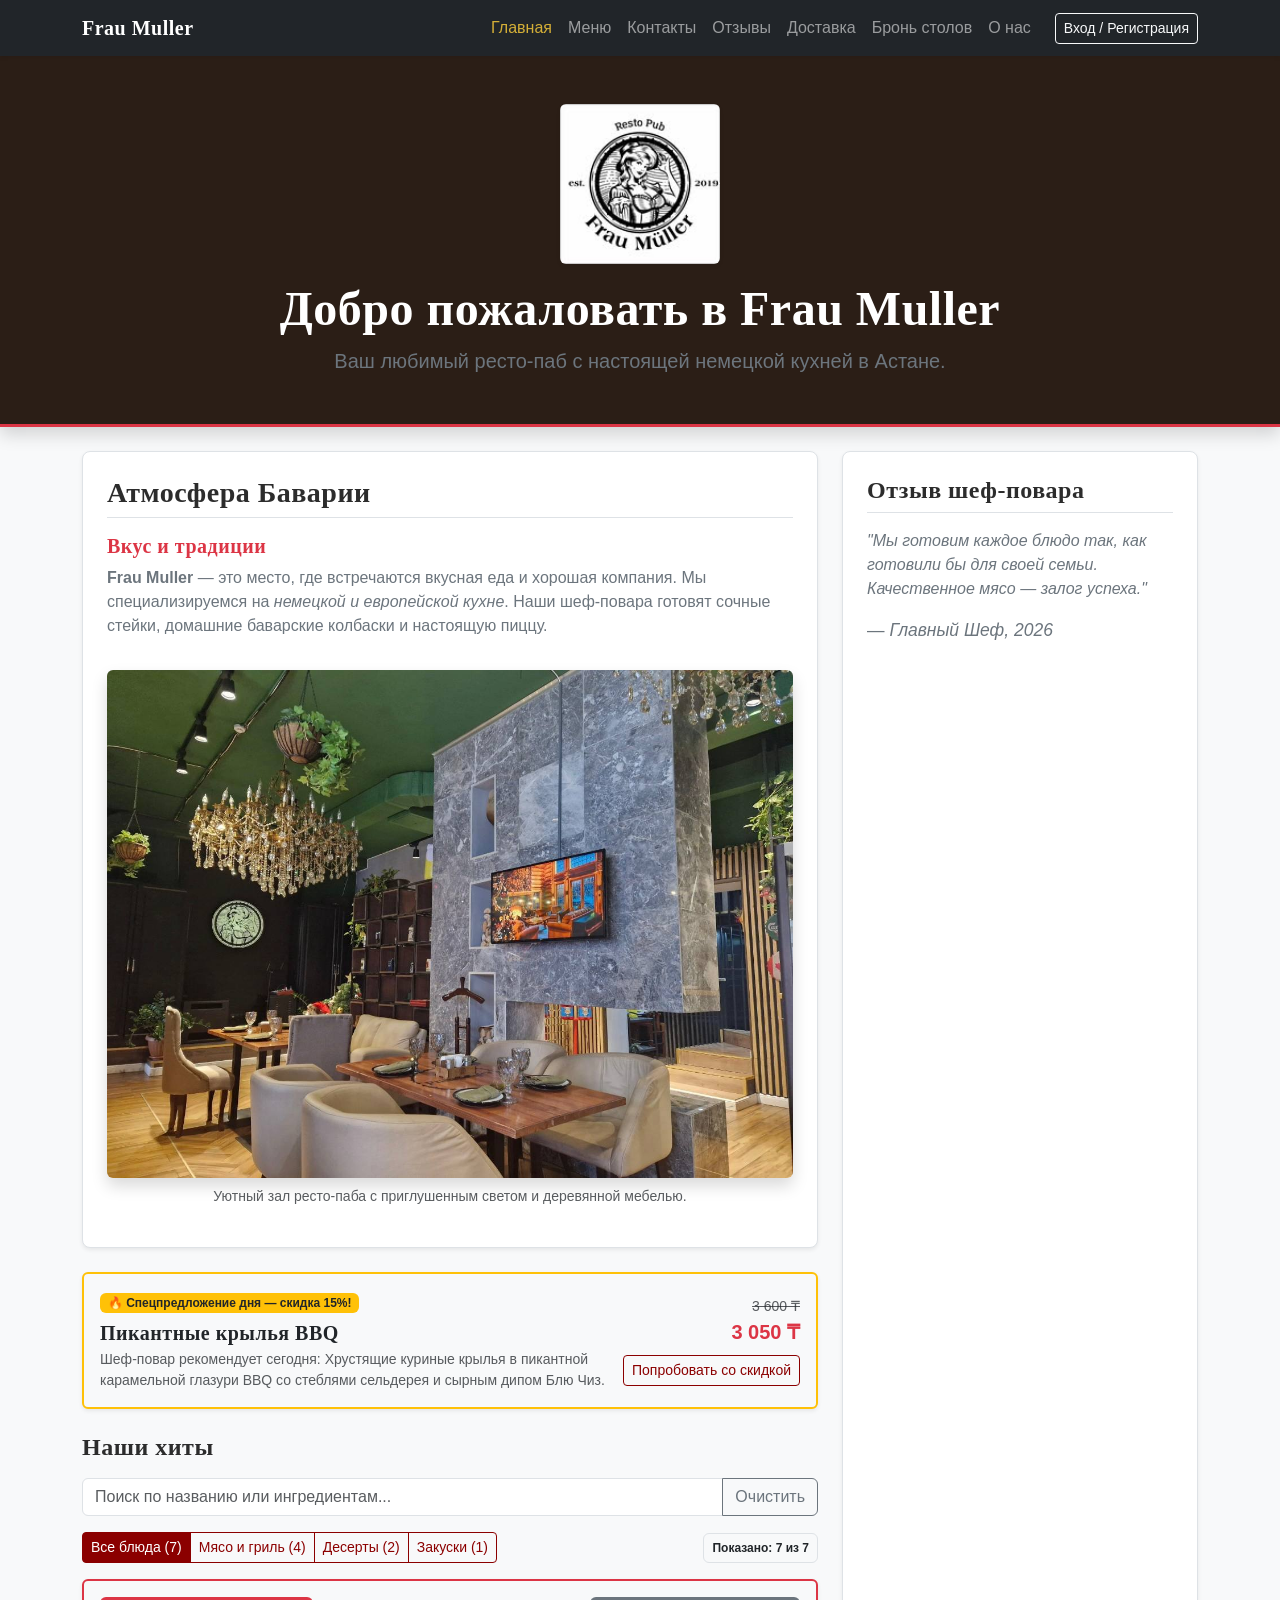
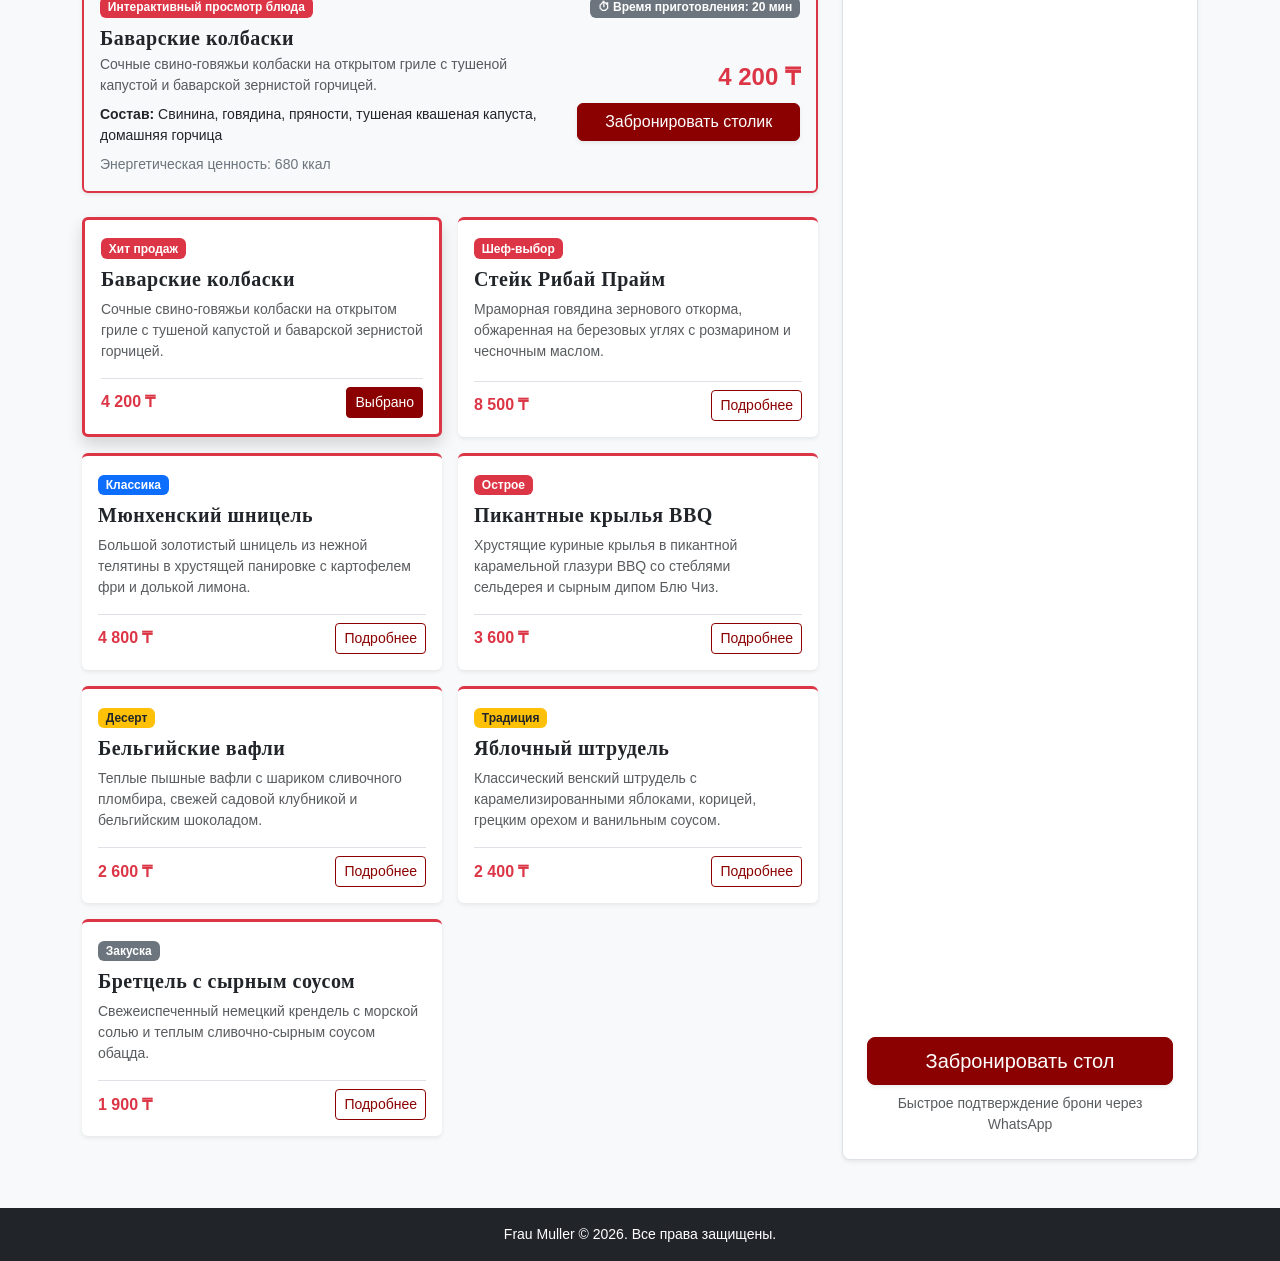
==== commit 789f8799: "Unify header and navbar alignment and color across all pages, add customer reviews and feedback inte" ====
--- a/index.html
+++ b/index.html
@@ -16,7 +16,7 @@
 <body class="d-flex flex-column min-vh-100 bg-light">
 
     <!-- Адаптивная навигация Bootstrap с кнопкой-гамбургером и авторизацией -->
-    <nav class="navbar navbar-expand-lg navbar-dark bg-dark mb-4 shadow-sm">
+    <nav class="navbar navbar-expand-lg navbar-dark bg-dark shadow-sm">
         <div class="container">
             <a class="navbar-brand fw-bold" href="index.html">Frau Muller</a>
             <button class="navbar-toggler" type="button" data-bs-toggle="collapse" data-bs-target="#mainNav" aria-controls="mainNav" aria-expanded="false" aria-label="Переключить навигацию">
